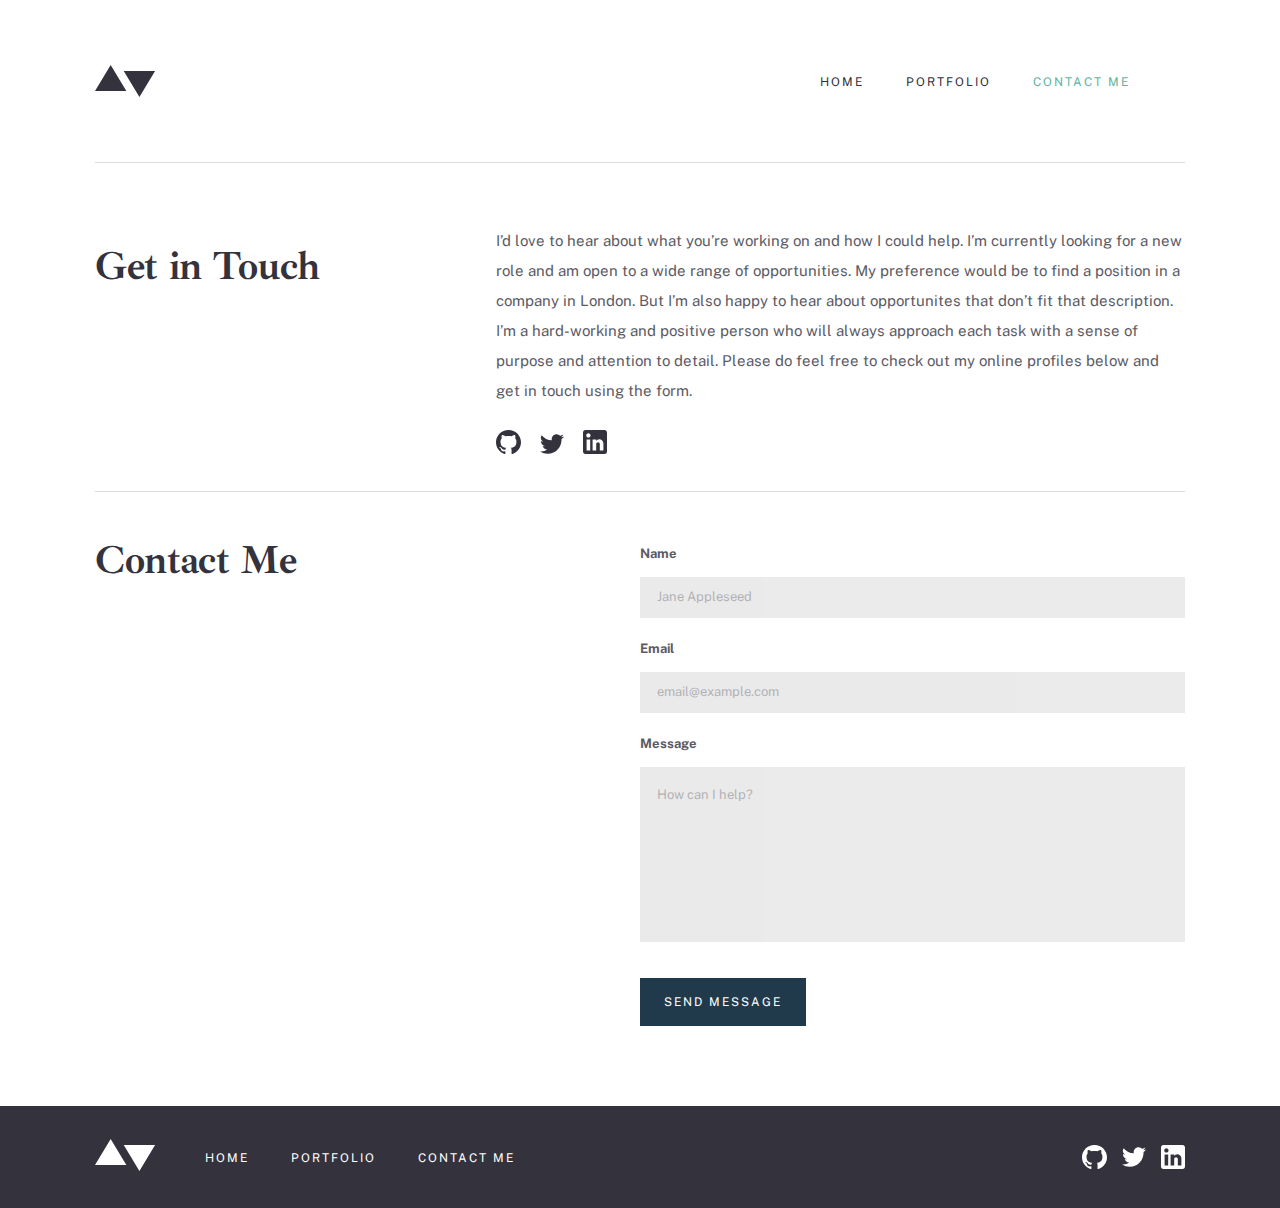
==== contact.html @ 204882bf "Done" ====
<!DOCTYPE html>
<html lang="en">
<head>
  <meta charset="UTF-8">
  <meta http-equiv="X-UA-Compatible" content="IE=edge">
  <meta name="viewport" content="width=device-width, initial-scale=1.0">
  <title>Template</title>
  <link rel="stylesheet" href="./css/main.css">
</head>
<body>
  
  <header class="site-header">
    <div class="container">
      <div class="site-header__wrapper">
        <a class="logo" href="./index.html">
          <img src="./images/logo.svg" alt="Portfolio logo">
        </a>
        
        <nav class="site-header__nav nav">
          <ul class="nav__list">
            <li class="nav__item">
              <a class="nav__link " href="./index.html">Home</a>
            </li>
            <li class="nav__item">
              <a class="nav__link" href="./portfolio.html">Portfolio</a>
            </li>
            <li class="nav__item">
              <a class="nav__link nav__link--green" href="./contact.html">Contact me</a>
            </li>
          </ul>
        </nav>
        
        <button class="site-header__hamburg"></button>
      </div>
    </div>
  </header>
  
  <main class="site-main">
    <section class="touch">
      <div class="container">
        <div class="touch__box">
          <h2 class="touch__title">
            Get in Touch
          </h2>
          <div class="touch__info">
            <p class="touch__text">
              I’d love to hear about what you’re working on and how I could help. I’m currently looking for a new role and am open to a wide range of opportunities. My preference would be to find a position in a company in London. But I’m also happy to hear about opportunites that don’t fit that description. I’m a hard-working and positive person who will always approach each task with a sense of purpose and attention to detail. Please do feel free to check out my online profiles below and get in touch using the form.
            </p>

            <div class="touch__link-box">
              <a class="touch__links" href="#" target="blank">
                <svg width="25" height="24" fill="none" xmlns="http://www.w3.org/2000/svg"><path d="M12.5 0C5.594 0 0 5.51 0 12.305c0 5.437 3.581 10.048 8.547 11.674.625.116.854-.265.854-.592 0-.292-.01-1.066-.016-2.092-3.477.742-4.21-1.65-4.21-1.65-.569-1.42-1.39-1.8-1.39-1.8-1.133-.764.087-.748.087-.748 1.255.086 1.914 1.268 1.914 1.268 1.115 1.881 2.927 1.338 3.641 1.024.113-.797.434-1.338.792-1.646-2.776-.308-5.694-1.366-5.694-6.08 0-1.343.484-2.44 1.286-3.302-.14-.31-.562-1.562.11-3.256 0 0 1.047-.33 3.437 1.261 1-.273 2.063-.409 3.125-.415 1.063.006 2.125.142 3.125.415 2.375-1.591 3.422-1.261 3.422-1.261.672 1.694.25 2.945.125 3.256.797.861 1.281 1.959 1.281 3.302 0 4.727-2.921 5.767-5.703 6.07.438.369.844 1.123.844 2.276 0 1.647-.015 2.97-.015 3.37 0 .322.218.707.859.584 5-1.615 8.579-6.23 8.579-11.659C25 5.51 19.403 0 12.5 0Z" fill="#33323D"/></svg>
              </a>
              <a class="touch__links" href="#" target="blank">
                <svg width="24" height="20" fill="none" xmlns="http://www.w3.org/2000/svg"><path d="M24 2.557a9.83 9.83 0 0 1-2.828.775A4.932 4.932 0 0 0 23.337.608a9.864 9.864 0 0 1-3.127 1.195A4.916 4.916 0 0 0 16.616.248c-3.179 0-5.515 2.966-4.797 6.045A13.978 13.978 0 0 1 1.671 1.149a4.93 4.93 0 0 0 1.523 6.574 4.903 4.903 0 0 1-2.229-.616c-.054 2.281 1.581 4.415 3.949 4.89a4.935 4.935 0 0 1-2.224.084 4.928 4.928 0 0 0 4.6 3.419A9.9 9.9 0 0 1 0 17.54a13.94 13.94 0 0 0 7.548 2.212c9.142 0 14.307-7.721 13.995-14.646A10.025 10.025 0 0 0 24 2.557Z" fill="#33323D"/></svg>
              </a>
              <a class="touch__links" href="#" target="blank">
                <svg width="24" height="24" fill="none" xmlns="http://www.w3.org/2000/svg"><path fill-rule="evenodd" clip-rule="evenodd" d="M2.4 0h19.2C22.92 0 24 1.08 24 2.4v19.2c0 1.32-1.08 2.4-2.4 2.4H2.4C1.08 24 0 22.92 0 21.6V2.4C0 1.08 1.08 0 2.4 0Zm1.2 20.4h3.6V9.6H3.6v10.8ZM5.4 7.56c-1.2 0-2.16-.96-2.16-2.16 0-1.2.96-2.16 2.16-2.16 1.2 0 2.16.96 2.16 2.16 0 1.2-.96 2.16-2.16 2.16ZM16.8 20.4h3.6v-6.84c0-2.28-1.92-4.2-4.2-4.2-1.08 0-2.4.72-3 1.68V9.6H9.6v10.8h3.6v-6.36c0-.96.84-1.8 1.8-1.8.96 0 1.8.84 1.8 1.8v6.36Z" fill="#33323D"/></svg>
              </a>
            </div>
          </div>
        </div>
        
      </div>
    </section>


    <section class="contact">
      <div class="container">
        <div class="contact__box">
          <h2 class="contact__title">
            Contact Me
          </h2>

          <div class="contact__info">
            <form action="https://echo.htmlacademy.ru/courses" method="post" autocomplete="off">
              <label class="contact__label">
                Name <br>
                <input class="contact__input" name="name" type="text" placeholder="Jane Appleseed"  minlength="2" maxlength="30" required>
                <span class="contact__error">
                  This field is required
                </span>
              </label>
              <label class="contact__label">
                Email <br>
                <input class="contact__input" name="email" type="email" placeholder="email@example.com" required >
                <span class="contact__error">
                  This field is required
                </span>
              </label>
              <label class="contact__label">
                Message <br>
                <textarea class="contact__textarea contact__input" name="message"  cols="30" rows="10" placeholder="How can I help?"  minlength="3" required></textarea>
                <span class="contact__error last">
                  This field is required
                </span>
              </label>

              <button class="contact__btn" type="submit">SEND MESSAGE</button>
            </form>
          </div>
        </div>
        
      </div>
    </section>
  </main>
  
  
  
  
  <footer class="site-footer">
    <div class="container">
      <div class="site-footer__wrapper">
        <div class="site-footer__box">
          <a class="logo-footer" href="./index.html">
            <svg width="61" height="32" fill="none" xmlns="http://www.w3.org/2000/svg"><path fill-rule="evenodd" clip-rule="evenodd" d="M31.347 26.122 15.673 0 0 26.122h31.347ZM60.082 5.878 44.408 32 28.735 5.878h31.347Z" fill="#fff"/></svg>
          </a>
          <ul class="site-footer__list">
            <li class="site-footer__item">
              <a class="site-footer__link" href="./index.html">Home</a>
            </li>
            <li class="site-footer__item">
              <a class="site-footer__link" href="./portfolio.html">Portfolio</a>
            </li>
            <li class="site-footer__item">
              <a class="site-footer__link" href="./contact.html">Contact me</a>
            </li>
          </ul>
        </div>
        <ul class="site-footer__social social">
          <li class="social__item">
            <a class="social__link" target="blank" href="./index.html">
              <img src="./images/github.svg" alt="Github">
            </a>
          </li>
          <li class="social__item">
            <a class="social__link" target="blank" href="./index.html">
              <img src="./images/twitter.svg" alt="twitter">
            </a>
          </li>
          <li class="social__item">
            <a class="social__link" target="blank" href="./index.html">
              <img src="./images/linkedln.svg" alt="linkedln">
            </a>
          </li>
        </ul>
      </div>
      
      
    </div>
  </footer>
  
  <script src="./js/main.js"></script>
</body>
</html>
---- css/main.css ----
/* VARIABLES */ /* MIXINS */
.contact__btn, .site-header__hamburg {
  background-color: transparent;
  border: none;
}

/**
 * 1. Correct the line height in all browsers.
 * 2. Prevent adjustments of font size after orientation changes in iOS.
 */
html {
  line-height: 1.15; /* 1 */
  -webkit-text-size-adjust: 100%; /* 2 */
}

/* Sections
   ========================================================================== */
/**
 * Remove the margin in all browsers.
 */
body {
  margin: 0;
}

/**
 * Render the `main` element consistently in IE.
 */
main {
  display: block;
}

/**
 * Correct the font size and margin on `h1` elements within `section` and
 * `article` contexts in Chrome, Firefox, and Safari.
 */
h1 {
  font-size: 2em;
  margin: 0.67em 0;
}

/* Grouping content
   ========================================================================== */
/**
 * 1. Add the correct box sizing in Firefox.
 * 2. Show the overflow in Edge and IE.
 */
hr {
  -webkit-box-sizing: content-box;
          box-sizing: content-box; /* 1 */
  height: 0; /* 1 */
  overflow: visible; /* 2 */
}

/**
 * 1. Correct the inheritance and scaling of font size in all browsers.
 * 2. Correct the odd `em` font sizing in all browsers.
 */
pre {
  font-family: monospace, monospace; /* 1 */
  font-size: 1em; /* 2 */
}

/* Text-level semantics
   ========================================================================== */
/**
 * Remove the gray background on active links in IE 10.
 */
a {
  background-color: transparent;
}

/**
 * 1. Remove the bottom border in Chrome 57-
 * 2. Add the correct text decoration in Chrome, Edge, IE, Opera, and Safari.
 */
abbr[title] {
  border-bottom: none; /* 1 */
  text-decoration: underline; /* 2 */
  -webkit-text-decoration: underline dotted;
          text-decoration: underline dotted; /* 2 */
}

/**
 * Add the correct font weight in Chrome, Edge, and Safari.
 */
b,
strong {
  font-weight: bolder;
}

/**
 * 1. Correct the inheritance and scaling of font size in all browsers.
 * 2. Correct the odd `em` font sizing in all browsers.
 */
code,
kbd,
samp {
  font-family: monospace, monospace; /* 1 */
  font-size: 1em; /* 2 */
}

/**
 * Add the correct font size in all browsers.
 */
small {
  font-size: 80%;
}

/**
 * Prevent `sub` and `sup` elements from affecting the line height in
 * all browsers.
 */
sub,
sup {
  font-size: 75%;
  line-height: 0;
  position: relative;
  vertical-align: baseline;
}

sub {
  bottom: -0.25em;
}

sup {
  top: -0.5em;
}

/* Embedded content
   ========================================================================== */
/**
 * Remove the border on images inside links in IE 10.
 */
img {
  border-style: none;
}

/* Forms
   ========================================================================== */
/**
 * 1. Change the font styles in all browsers.
 * 2. Remove the margin in Firefox and Safari.
 */
button,
input,
optgroup,
select,
textarea {
  font-family: inherit; /* 1 */
  font-size: 100%; /* 1 */
  line-height: 1.15; /* 1 */
  margin: 0; /* 2 */
}

/**
 * Show the overflow in IE.
 * 1. Show the overflow in Edge.
 */
button,
input { /* 1 */
  overflow: visible;
}

/**
 * Remove the inheritance of text transform in Edge, Firefox, and IE.
 * 1. Remove the inheritance of text transform in Firefox.
 */
button,
select { /* 1 */
  text-transform: none;
}

/**
 * Correct the inability to style clickable types in iOS and Safari.
 */
button,
[type=button],
[type=reset],
[type=submit] {
  -webkit-appearance: button;
}

/**
 * Remove the inner border and padding in Firefox.
 */
button::-moz-focus-inner,
[type=button]::-moz-focus-inner,
[type=reset]::-moz-focus-inner,
[type=submit]::-moz-focus-inner {
  border-style: none;
  padding: 0;
}

/**
 * Restore the focus styles unset by the previous rule.
 */
button:-moz-focusring,
[type=button]:-moz-focusring,
[type=reset]:-moz-focusring,
[type=submit]:-moz-focusring {
  outline: 1px dotted ButtonText;
}

/**
 * Correct the padding in Firefox.
 */
fieldset {
  padding: 0.35em 0.75em 0.625em;
}

/**
 * 1. Correct the text wrapping in Edge and IE.
 * 2. Correct the color inheritance from `fieldset` elements in IE.
 * 3. Remove the padding so developers are not caught out when they zero out
 *    `fieldset` elements in all browsers.
 */
legend {
  -webkit-box-sizing: border-box;
          box-sizing: border-box; /* 1 */
  color: inherit; /* 2 */
  display: table; /* 1 */
  max-width: 100%; /* 1 */
  padding: 0; /* 3 */
  white-space: normal; /* 1 */
}

/**
 * Add the correct vertical alignment in Chrome, Firefox, and Opera.
 */
progress {
  vertical-align: baseline;
}

/**
 * Remove the default vertical scrollbar in IE 10+.
 */
textarea {
  overflow: auto;
}

/**
 * 1. Add the correct box sizing in IE 10.
 * 2. Remove the padding in IE 10.
 */
[type=checkbox],
[type=radio] {
  -webkit-box-sizing: border-box;
          box-sizing: border-box; /* 1 */
  padding: 0; /* 2 */
}

/**
 * Correct the cursor style of increment and decrement buttons in Chrome.
 */
[type=number]::-webkit-inner-spin-button,
[type=number]::-webkit-outer-spin-button {
  height: auto;
}

/**
 * 1. Correct the odd appearance in Chrome and Safari.
 * 2. Correct the outline style in Safari.
 */
[type=search] {
  -webkit-appearance: textfield; /* 1 */
  outline-offset: -2px; /* 2 */
}

/**
 * Remove the inner padding in Chrome and Safari on macOS.
 */
[type=search]::-webkit-search-decoration {
  -webkit-appearance: none;
}

/**
 * 1. Correct the inability to style clickable types in iOS and Safari.
 * 2. Change font properties to `inherit` in Safari.
 */
::-webkit-file-upload-button {
  -webkit-appearance: button; /* 1 */
  font: inherit; /* 2 */
}

/* Interactive
   ========================================================================== */
/*
 * Add the correct display in Edge, IE 10+, and Firefox.
 */
details {
  display: block;
}

/*
 * Add the correct display in all browsers.
 */
summary {
  display: list-item;
}

/* Misc
   ========================================================================== */
/**
 * Add the correct display in IE 10+.
 */
template {
  display: none;
}

/**
 * Add the correct display in IE 10.
 */
[hidden] {
  display: none;
}

/* FONTS */
@font-face {
  font-family: "Public Sans";
  font-style: normal;
  font-weight: 400;
  src: local(""), url("../fonts/public-sans-v14-latin-regular.woff2") format("woff2"), url("../fonts/public-sans-v14-latin-regular.woff") format("woff");
}
@font-face {
  font-family: "Ibarra Real Nova";
  font-style: normal;
  font-weight: 700;
  src: local(""), url("../fonts/ibarra-real-nova-v20-latin-700.woff2") format("woff2"), url("../fonts/ibarra-real-nova-v20-latin-700.woff") format("woff");
}
@font-face {
  font-family: "Public Sans";
  font-style: normal;
  font-weight: 700;
  src: local(""), url("../fonts/public-sans-v14-latin-700.woff2") format("woff2"), url("../fonts/public-sans-v14-latin-700.woff") format("woff"); /* Chrome 6+, Firefox 3.6+, IE 9+, Safari 5.1+ */
}
@font-face {
  font-family: "Public Sans";
  font-style: italic;
  font-weight: 700;
  src: local(""), url("../fonts/public-sans-v14-latin-700italic.woff2") format("woff2"), url("../fonts/public-sans-v14-latin-700italic.woff") format("woff"); /* Chrome 6+, Firefox 3.6+, IE 9+, Safari 5.1+ */
}
/* GENERAL */
* {
  -webkit-box-sizing: border-box;
          box-sizing: border-box;
}

*::before,
*::after {
  -webkit-box-sizing: inherit;
          box-sizing: inherit;
}

html {
  height: 100%;
  -webkit-box-sizing: border-box;
          box-sizing: border-box;
}

img {
  display: block;
  height: auto;
}

body {
  display: -webkit-box;
  display: -ms-flexbox;
  display: flex;
  -webkit-box-orient: vertical;
  -webkit-box-direction: normal;
      -ms-flex-direction: column;
          flex-direction: column;
  height: 100%;
  margin: 0;
  padding: 0;
  font-family: "Public Sans", "Arial", sans-serif;
}

/* STICKY-FOOTER */
.site-main {
  -webkit-box-flex: 1;
      -ms-flex-positive: 1;
          flex-grow: 1;
}

/* VISUALLY-HIDDEN */
.visually-hidden {
  position: absolute;
  width: 1px;
  height: 1px;
  margin: -1px;
  padding: 0;
  border: 0;
  white-space: nowrap;
  -webkit-clip-path: inset(100%);
          clip-path: inset(100%);
  clip: rect(0 0 0 0);
  overflow: hidden;
}

/* CONTAINER */
.container {
  width: 100%;
  max-width: 1170px;
  margin: 0 auto;
  padding: 0 30px;
}

@media only screen and (min-width: 768px) {
  .container {
    max-width: 1190;
    padding: 0 40px;
  }
}
@media only screen and (min-width: 1024px) {
  .container {
    max-width: 1440;
    padding: 0 40px;
  }
}
.site-header {
  position: relative;
  padding: 32px 0;
}

.site-header__wrapper {
  display: -webkit-box;
  display: -ms-flexbox;
  display: flex;
  -webkit-box-align: center;
      -ms-flex-align: center;
          align-items: center;
  -webkit-box-pack: justify;
      -ms-flex-pack: justify;
          justify-content: space-between;
}

.nav {
  display: none;
  position: absolute;
  top: 84px;
  right: 30px;
  padding: 40px 55px;
  background-color: #33323D;
  -webkit-animation: menu 1s ease-in-out;
          animation: menu 1s ease-in-out;
}

@-webkit-keyframes menu {
  from {
    -webkit-transform: translateX(100%);
            transform: translateX(100%);
  }
  to {
    -webkit-transform: translateX(0px);
            transform: translateX(0px);
  }
}

@keyframes menu {
  from {
    -webkit-transform: translateX(100%);
            transform: translateX(100%);
  }
  to {
    -webkit-transform: translateX(0px);
            transform: translateX(0px);
  }
}
.nav__list {
  display: -webkit-box;
  display: -ms-flexbox;
  display: flex;
  -webkit-box-orient: vertical;
  -webkit-box-direction: normal;
      -ms-flex-direction: column;
          flex-direction: column;
  -webkit-box-align: center;
      -ms-flex-align: center;
          align-items: center;
  margin: 0;
  padding-left: 0;
  list-style: none;
}

.nav__item:not(:last-child) {
  margin-bottom: 32px;
}

.nav__link {
  font-size: 12px;
  line-height: 14px;
  letter-spacing: 2px;
  text-transform: uppercase;
  color: #FFFFFF;
  display: inline-block;
  text-decoration: none;
}

.site-header__hamburg {
  width: 24px;
  height: 24px;
  background-image: url("../images/hamburg.svg");
  background-repeat: no-repeat;
}

.open .nav {
  display: block;
}

.open .site-header__hamburg {
  background-image: url("../images/close.svg");
}

@media only screen and (min-width: 768px) {
  .site-header__hamburg {
    display: none;
  }
  .nav {
    display: block;
    position: static;
    background-color: transparent;
    -webkit-animation: none;
            animation: none;
  }
  .nav__list {
    -webkit-box-orient: horizontal;
    -webkit-box-direction: normal;
        -ms-flex-direction: row;
            flex-direction: row;
    -webkit-box-align: center;
        -ms-flex-align: center;
            align-items: center;
  }
  .nav__item:not(:last-child) {
    margin: 0;
    margin-right: 42px;
  }
  .nav__link {
    color: #33323D;
  }
  .nav__link--green {
    color: #5FB4A2;
  }
}
.hero {
  padding-bottom: 150px;
}

.hero__all {
  padding-top: 335px;
  background-image: url("../images/hero-mobile.png");
  background-size: contain;
  background-repeat: no-repeat;
}

@media only screen and (-webkit-min-device-pixel-ratio: 2), only screen and (min-device-pixel-ratio: 2), only screen and (min-resolution: 192dpi), only screen and (min-resolution: 2dppx) {
  .hero__all {
    background-image: url("../images/hero-mobile@2x.png");
  }
}
.hero__box {
  padding-bottom: 96px;
  background-color: #fff;
}

.hero__title {
  font-family: "Ibarra Real Nova";
  font-style: normal;
  font-weight: 700;
  font-size: 40px;
  line-height: 42px;
  letter-spacing: -0.357143px;
  color: #33323D;
}

.hero__about {
  position: relative;
  padding: 17px 50px;
  padding-left: 70px;
  font-size: 12px;
  line-height: 14px;
  letter-spacing: 2px;
  text-transform: uppercase;
  color: #FFFFFF;
  background-color: #203A4C;
  display: inline-block;
  text-decoration: none;
  background-image: url("../images/btn-green.svg");
  background-repeat: no-repeat;
  -webkit-transition: all 0.2s ease-in-out;
  transition: all 0.2s ease-in-out;
}
.hero__about:hover {
  background-image: url("../images/btn-white.svg");
  background-color: #5FB4A2;
}

@media only screen and (min-width: 426px) {
  .hero__all {
    padding-top: 400px;
  }
}
@media only screen and (min-width: 538px) {
  .hero__all {
    padding-top: 450px;
  }
  .hero__box {
    max-width: 514px;
  }
}
@media only screen and (min-width: 600px) {
  .hero__all {
    padding-top: 550px;
  }
}
@media only screen and (min-width: 700px) {
  .hero__all {
    background-image: url("../images/hero-tablet.png");
  }
}
@media only screen and (-webkit-min-device-pixel-ratio: 2), only screen and (min-device-pixel-ratio: 2), only screen and (min-resolution: 192dpi), only screen and (min-resolution: 2dppx) {
  .hero__all {
    background-image: url("../images/hero-tablet@2x.png");
  }
}
@media only screen and (min-width: 768px) {
  .hero__all {
    padding-top: 330px;
    background-size: cover;
  }
  .hero__box {
    padding-top: 17px;
  }
  .hero__title {
    margin-bottom: 48px;
  }
}
@media only screen and (min-width: 800px) {
  .hero__all {
    padding-top: 238px;
    background-position: center;
    background-image: url("../images/hero-destkop.png");
  }
  .hero__box {
    max-width: 445px;
  }
}
@media only screen and (min-width: 800px) and (-webkit-min-device-pixel-ratio: 2), only screen and (min-width: 800px) and (min-device-pixel-ratio: 2), only screen and (min-width: 800px) and (min-resolution: 192dpi), only screen and (min-width: 800px) and (min-resolution: 2dppx) {
  .hero__all {
    background-image: url("../images/hero-destkop@2x.png");
  }
}
.touch__box {
  padding-bottom: 32px;
  border-top: 1px solid #DCDCDE;
  border-bottom: 1px solid #DCDCDE;
}

.touch__title {
  margin-bottom: 24px;
  font-family: "Ibarra Real Nova";
  font-size: 40px;
  line-height: 42px;
  letter-spacing: -0.357143px;
  color: #33323D;
}

.touch__info {
  max-width: 689px;
}

.touch__text {
  margin-bottom: 24px;
  font-size: 15px;
  line-height: 30px;
  color: #33323D;
  mix-blend-mode: normal;
  opacity: 0.8;
}

.touch__links {
  display: inline-block;
  text-decoration: none;
}
.touch__links:not(:last-child) {
  margin-right: 15px;
}

@media only screen and (min-width: 1024px) {
  .touch__box {
    display: -webkit-box;
    display: -ms-flexbox;
    display: flex;
    -webkit-box-pack: justify;
        -ms-flex-pack: justify;
            justify-content: space-between;
    padding-top: 48px;
  }
}
.contact {
  padding-bottom: 80px;
}

.contact__title {
  margin-bottom: 24px;
  font-family: "Ibarra Real Nova";
  font-style: normal;
  font-weight: 700;
  font-size: 40px;
  line-height: 42px;
  letter-spacing: -0.357143px;
  color: #33323D;
}

.contact__info {
  max-width: 689px;
}

.contact__label {
  font-weight: 700;
  font-size: 13px;
  line-height: 30px;
  color: #33323D;
  opacity: 0.8;
}

.contact__input {
  display: block;
  width: 100%;
  margin-top: 8px;
  padding: 12px 16px;
  border: 1px solid transparent;
  background-color: #E6E6E7;
  margin-bottom: 4px;
  outline: none;
  -webkit-transition: all 0.2s ease-in-out;
  transition: all 0.2s ease-in-out;
}
.contact__input:focus {
  border-color: #5FB4A2;
}
.contact__input::-webkit-input-placeholder {
  font-family: "Public Sans";
  font-style: normal;
  font-weight: 400;
  font-size: 13px;
  line-height: 30px;
  color: #33323D;
  opacity: 0.4;
}
.contact__input::-moz-placeholder {
  font-family: "Public Sans";
  font-style: normal;
  font-weight: 400;
  font-size: 13px;
  line-height: 30px;
  color: #33323D;
  opacity: 0.4;
}
.contact__input:-ms-input-placeholder {
  font-family: "Public Sans";
  font-style: normal;
  font-weight: 400;
  font-size: 13px;
  line-height: 30px;
  color: #33323D;
  opacity: 0.4;
}
.contact__input::-ms-input-placeholder {
  font-family: "Public Sans";
  font-style: normal;
  font-weight: 400;
  font-size: 13px;
  line-height: 30px;
  color: #33323D;
  opacity: 0.4;
}
.contact__input::placeholder {
  font-family: "Public Sans";
  font-style: normal;
  font-weight: 400;
  font-size: 13px;
  line-height: 30px;
  color: #33323D;
  opacity: 0.4;
}
.contact__input:not(:-moz-placeholder-shown):not(:focus):invalid {
  -moz-transition: all 0.2s ease-in-out;
  transition: all 0.2s ease-in-out;
  border-color: #F43030;
}
.contact__input:not(:-ms-input-placeholder):not(:focus):invalid {
  -ms-transition: all 0.2s ease-in-out;
  transition: all 0.2s ease-in-out;
  border-color: #F43030;
}
.contact__input:not(:placeholder-shown):not(:focus):invalid {
  -webkit-transition: all 0.2s ease-in-out;
  transition: all 0.2s ease-in-out;
  border-color: #F43030;
}
.contact__input:not(:-moz-placeholder-shown):not(:focus):invalid ~ span {
  opacity: 1;
}
.contact__input:not(:-ms-input-placeholder):not(:focus):invalid ~ span {
  opacity: 1;
}
.contact__input:not(:placeholder-shown):not(:focus):invalid ~ span {
  opacity: 1;
}

.contact__error {
  display: block;
  font-style: italic;
  font-weight: 700;
  font-size: 10px;
  line-height: 12px;
  color: #F43030;
  -webkit-transition: all 0.2s ease-in-out;
  transition: all 0.2s ease-in-out;
  opacity: 0;
}

.last {
  margin-bottom: 20px;
}

.contact__textarea {
  resize: none;
}

.contact__btn {
  display: block;
  padding: 17px 24px;
  font-size: 12px;
  line-height: 14px;
  letter-spacing: 2px;
  text-transform: uppercase;
  color: #FFFFFF;
  background-color: #203A4C;
}

@media only screen and (min-width: 1024px) {
  .contact__box {
    padding-top: 47px;
    display: grid;
    grid-template-rows: 1fr;
    grid-template-columns: 1fr 1fr;
  }
  .contact__title {
    margin: 0;
  }
}
.interested {
  padding-bottom: 80px;
}

.interested__box {
  text-align: center;
}

.interested__title {
  font-size: 40px;
  line-height: 42px;
  letter-spacing: -0.357143px;
  color: #33323D;
}

.interested__link-box {
  text-align: center;
}

.interested__link {
  display: inline-block;
  text-decoration: none;
  padding: 17px 35px;
  font-size: 12px;
  line-height: 14px;
  letter-spacing: 2px;
  text-transform: uppercase;
  color: #33323D;
  border: 1px solid #33323D;
  -webkit-transition: all 0.2s ease-in-out;
  transition: all 0.2s ease-in-out;
}
.interested__link:hover {
  background-color: #33323D;
  color: #fff;
}

@media only screen and (min-width: 768px) {
  .interested__all {
    display: grid;
    grid-template-rows: 1fr;
    grid-template-columns: 3fr 1fr 1fr;
    -webkit-box-align: center;
        -ms-flex-align: center;
            align-items: center;
  }
  .interested__border {
    display: block;
    height: 1px;
    width: 100%;
    max-width: 180px;
    background: #33323D;
    opacity: 0.15;
  }
  .interested__box {
    max-width: 362px;
    text-align: left;
  }
  .interested__link {
    padding: 17px 19px;
  }
}
@media only screen and (min-width: 1024px) {
  .interested__all {
    display: grid;
    grid-template-rows: 1fr;
    grid-template-columns: 3fr 2fr 1fr;
    -webkit-box-align: center;
        -ms-flex-align: center;
            align-items: center;
  }
  .interested__border {
    max-width: 534px;
  }
}
.about {
  padding-bottom: 96px;
}

.about__box {
  display: -webkit-box;
  display: -ms-flexbox;
  display: flex;
  -webkit-box-align: center;
      -ms-flex-align: center;
          align-items: center;
  -webkit-box-orient: vertical;
  -webkit-box-direction: normal;
      -ms-flex-direction: column;
          flex-direction: column;
}

.about__left {
  max-width: 339px;
  margin-top: 40px;
  padding: 32px 0;
  border-top: 1px solid #DCDCDE;
  border-bottom: 1px solid #DCDCDE;
}

.about__title {
  margin-bottom: 28px;
  font-family: "Ibarra Real Nova";
  font-style: normal;
  font-weight: 700;
  font-size: 40px;
  line-height: 42px;
  letter-spacing: -0.357143px;
  color: #33323D;
}

.about__text {
  font-size: 16px;
  line-height: 30px;
  color: #33323D;
  opacity: 0.8;
}

.about__link {
  display: inline-block;
  text-decoration: none;
  padding: 17px 35px;
  font-size: 12px;
  line-height: 14px;
  letter-spacing: 2px;
  text-transform: uppercase;
  color: #33323D;
  border: 1px solid #33323D;
  -webkit-transition: all 0.2s ease-in-out;
  transition: all 0.2s ease-in-out;
}
.about__link:hover {
  background-color: #33323D;
  color: #fff;
}

@media only screen and (min-width: 768px) {
  .about__box {
    -webkit-box-orient: horizontal;
    -webkit-box-direction: normal;
        -ms-flex-direction: row;
            flex-direction: row;
    -webkit-box-align: center;
        -ms-flex-align: center;
            align-items: center;
    -webkit-box-pack: justify;
        -ms-flex-pack: justify;
            justify-content: space-between;
  }
}
.site-footer {
  padding: 56px 75px;
  background-color: #33323D;
}

.site-footer__wrapper {
  display: -webkit-box;
  display: -ms-flexbox;
  display: flex;
  -webkit-box-align: center;
      -ms-flex-align: center;
          align-items: center;
  -webkit-box-pack: center;
      -ms-flex-pack: center;
          justify-content: center;
  -webkit-box-orient: vertical;
  -webkit-box-direction: normal;
      -ms-flex-direction: column;
          flex-direction: column;
}

.logo-footer {
  display: block;
}

.site-footer__box {
  display: -webkit-box;
  display: -ms-flexbox;
  display: flex;
  -webkit-box-orient: vertical;
  -webkit-box-direction: normal;
      -ms-flex-direction: column;
          flex-direction: column;
  -webkit-box-align: center;
      -ms-flex-align: center;
          align-items: center;
}

.site-footer__list {
  margin: 0;
  padding-left: 0;
  list-style: none;
  margin-top: 40px;
}

.site-footer__item {
  text-align: center;
  margin-bottom: 42px;
}
.site-footer__item:not(:last-child) {
  margin-bottom: 32px;
}

.site-footer__link {
  display: inline-block;
  text-decoration: none;
  font-size: 12px;
  line-height: 14px;
  text-align: center;
  letter-spacing: 2px;
  text-transform: uppercase;
  color: #FFFFFF;
}

.social {
  margin: 0;
  padding-left: 0;
  list-style: none;
  display: -webkit-box;
  display: -ms-flexbox;
  display: flex;
  -webkit-box-align: center;
      -ms-flex-align: center;
          align-items: center;
}

.social__item:not(:last-child) {
  margin-right: 15px;
}

@media only screen and (min-width: 768px) {
  .site-footer {
    padding: 33px 0;
  }
  .site-footer__wrapper {
    -webkit-box-orient: horizontal;
    -webkit-box-direction: normal;
        -ms-flex-direction: row;
            flex-direction: row;
    -webkit-box-pack: justify;
        -ms-flex-pack: justify;
            justify-content: space-between;
  }
  .logo-footer {
    margin-right: 49px;
  }
  .site-footer__box {
    -webkit-box-align: center;
        -ms-flex-align: center;
            align-items: center;
    -webkit-box-orient: horizontal;
    -webkit-box-direction: normal;
        -ms-flex-direction: row;
            flex-direction: row;
  }
  .site-footer__list {
    display: -webkit-box;
    display: -ms-flexbox;
    display: flex;
    margin-top: 0;
  }
  .site-footer__item {
    margin-bottom: 0;
  }
  .site-footer__item:not(:last-child) {
    margin-right: 42px;
    margin-bottom: 0;
  }
}/*# sourceMappingURL=main.css.map */
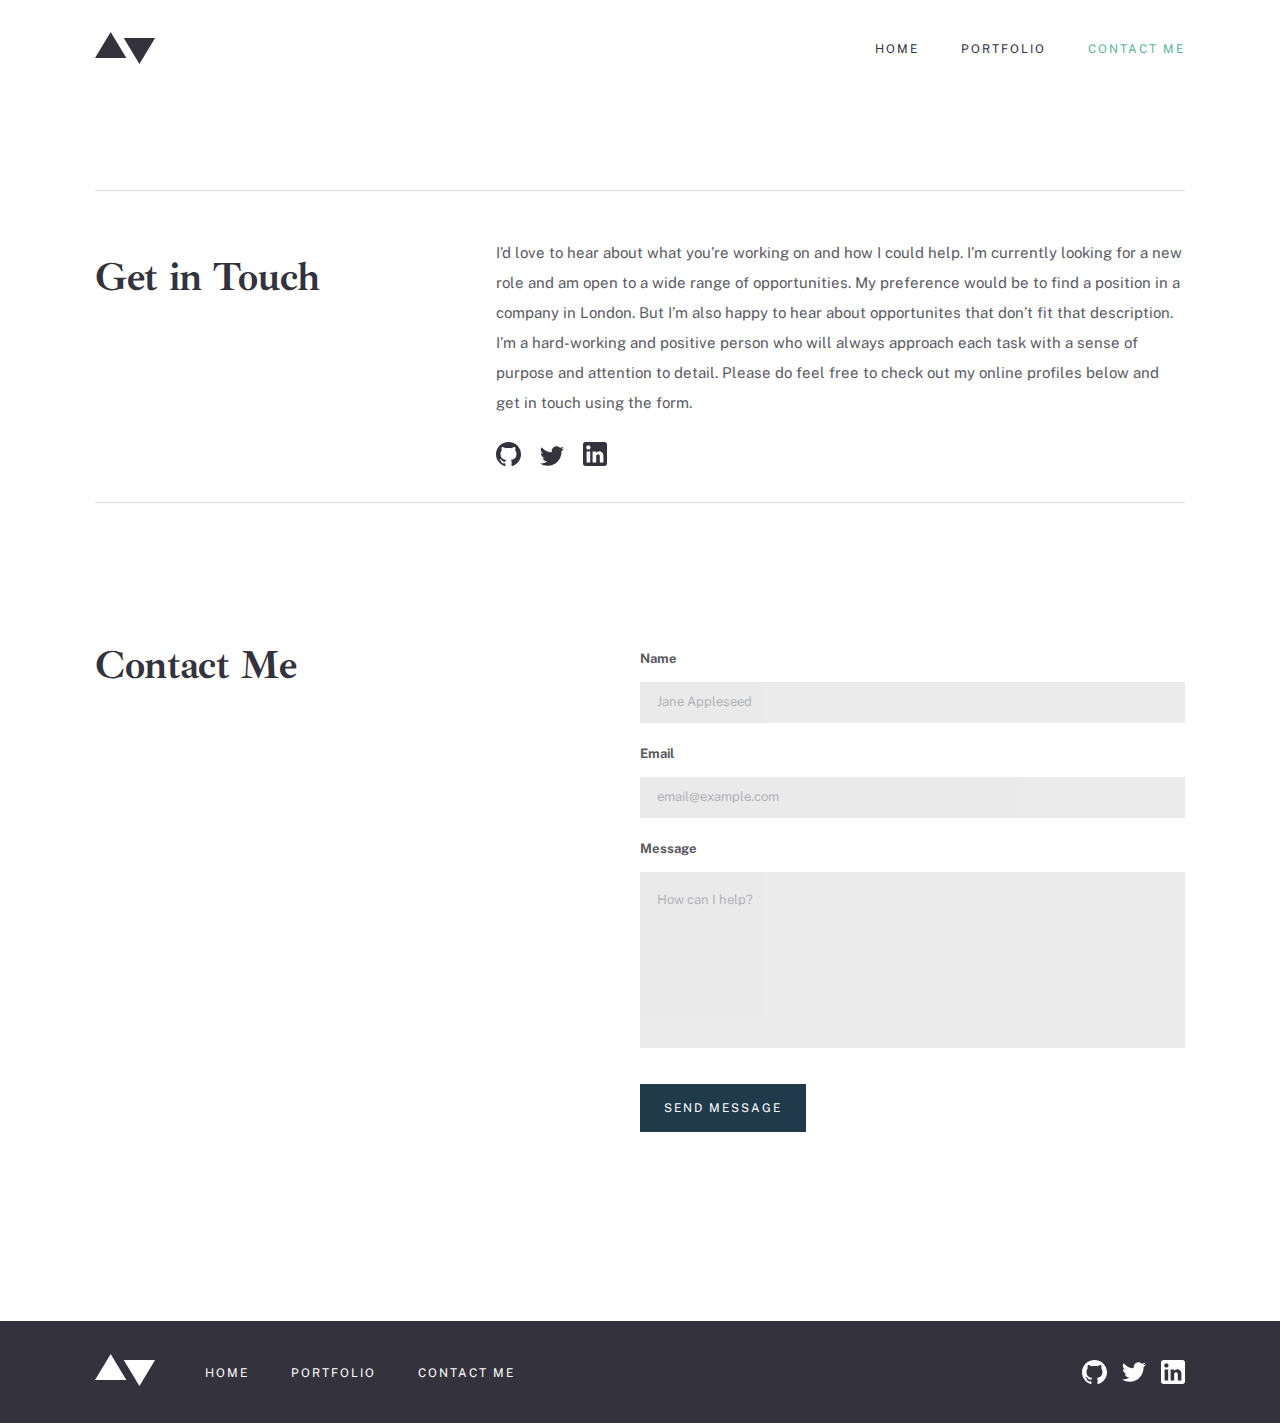
==== commit 2a7dcf40: "Finished" ====
--- a/contact.html
+++ b/contact.html
@@ -46,7 +46,7 @@
             <p class="touch__text">
               I’d love to hear about what you’re working on and how I could help. I’m currently looking for a new role and am open to a wide range of opportunities. My preference would be to find a position in a company in London. But I’m also happy to hear about opportunites that don’t fit that description. I’m a hard-working and positive person who will always approach each task with a sense of purpose and attention to detail. Please do feel free to check out my online profiles below and get in touch using the form.
             </p>
-
+            
             <div class="touch__link-box">
               <a class="touch__links" href="#" target="blank">
                 <svg width="25" height="24" fill="none" xmlns="http://www.w3.org/2000/svg"><path d="M12.5 0C5.594 0 0 5.51 0 12.305c0 5.437 3.581 10.048 8.547 11.674.625.116.854-.265.854-.592 0-.292-.01-1.066-.016-2.092-3.477.742-4.21-1.65-4.21-1.65-.569-1.42-1.39-1.8-1.39-1.8-1.133-.764.087-.748.087-.748 1.255.086 1.914 1.268 1.914 1.268 1.115 1.881 2.927 1.338 3.641 1.024.113-.797.434-1.338.792-1.646-2.776-.308-5.694-1.366-5.694-6.08 0-1.343.484-2.44 1.286-3.302-.14-.31-.562-1.562.11-3.256 0 0 1.047-.33 3.437 1.261 1-.273 2.063-.409 3.125-.415 1.063.006 2.125.142 3.125.415 2.375-1.591 3.422-1.261 3.422-1.261.672 1.694.25 2.945.125 3.256.797.861 1.281 1.959 1.281 3.302 0 4.727-2.921 5.767-5.703 6.07.438.369.844 1.123.844 2.276 0 1.647-.015 2.97-.015 3.37 0 .322.218.707.859.584 5-1.615 8.579-6.23 8.579-11.659C25 5.51 19.403 0 12.5 0Z" fill="#33323D"/></svg>
@@ -63,15 +63,14 @@
         
       </div>
     </section>
-
-
+    
     <section class="contact">
       <div class="container">
         <div class="contact__box">
           <h2 class="contact__title">
             Contact Me
           </h2>
-
+          
           <div class="contact__info">
             <form action="https://echo.htmlacademy.ru/courses" method="post" autocomplete="off">
               <label class="contact__label">
@@ -95,7 +94,7 @@
                   This field is required
                 </span>
               </label>
-
+              
               <button class="contact__btn" type="submit">SEND MESSAGE</button>
             </form>
           </div>
@@ -104,9 +103,6 @@
       </div>
     </section>
   </main>
-  
-  
-  
   
   <footer class="site-footer">
     <div class="container">
@@ -129,17 +125,17 @@
         </div>
         <ul class="site-footer__social social">
           <li class="social__item">
-            <a class="social__link" target="blank" href="./index.html">
+            <a class="social__link" target="blank" href="#">
               <img src="./images/github.svg" alt="Github">
             </a>
           </li>
           <li class="social__item">
-            <a class="social__link" target="blank" href="./index.html">
+            <a class="social__link" target="blank" href="#">
               <img src="./images/twitter.svg" alt="twitter">
             </a>
           </li>
           <li class="social__item">
-            <a class="social__link" target="blank" href="./index.html">
+            <a class="social__link" target="blank" href="#">
               <img src="./images/linkedln.svg" alt="linkedln">
             </a>
           </li>
--- a/css/main.css
+++ b/css/main.css
@@ -352,6 +352,7 @@
 }
 
 html {
+  scroll-behavior: smooth;
   height: 100%;
   -webkit-box-sizing: border-box;
           box-sizing: border-box;
@@ -440,8 +441,10 @@
   position: absolute;
   top: 84px;
   right: 30px;
+  max-width: 340px;
   padding: 40px 55px;
   background-color: #33323D;
+  z-index: 10;
   -webkit-animation: menu 1s ease-in-out;
           animation: menu 1s ease-in-out;
 }
@@ -519,9 +522,11 @@
   .nav {
     display: block;
     position: static;
+    padding: 0;
     background-color: transparent;
     -webkit-animation: none;
             animation: none;
+    max-width: none;
   }
   .nav__list {
     -webkit-box-orient: horizontal;
@@ -652,7 +657,7 @@
   }
 }
 .touch__box {
-  padding-bottom: 32px;
+  padding: 32px 0;
   border-top: 1px solid #DCDCDE;
   border-bottom: 1px solid #DCDCDE;
 }
@@ -688,6 +693,9 @@
 }
 
 @media only screen and (min-width: 1024px) {
+  .touch {
+    padding: 94px 0;
+  }
   .touch__box {
     display: -webkit-box;
     display: -ms-flexbox;
@@ -695,7 +703,6 @@
     -webkit-box-pack: justify;
         -ms-flex-pack: justify;
             justify-content: space-between;
-    padding-top: 48px;
   }
 }
 .contact {
@@ -844,6 +851,7 @@
 @media only screen and (min-width: 1024px) {
   .contact__box {
     padding-top: 47px;
+    padding-bottom: 109px;
     display: grid;
     grid-template-rows: 1fr;
     grid-template-columns: 1fr 1fr;
